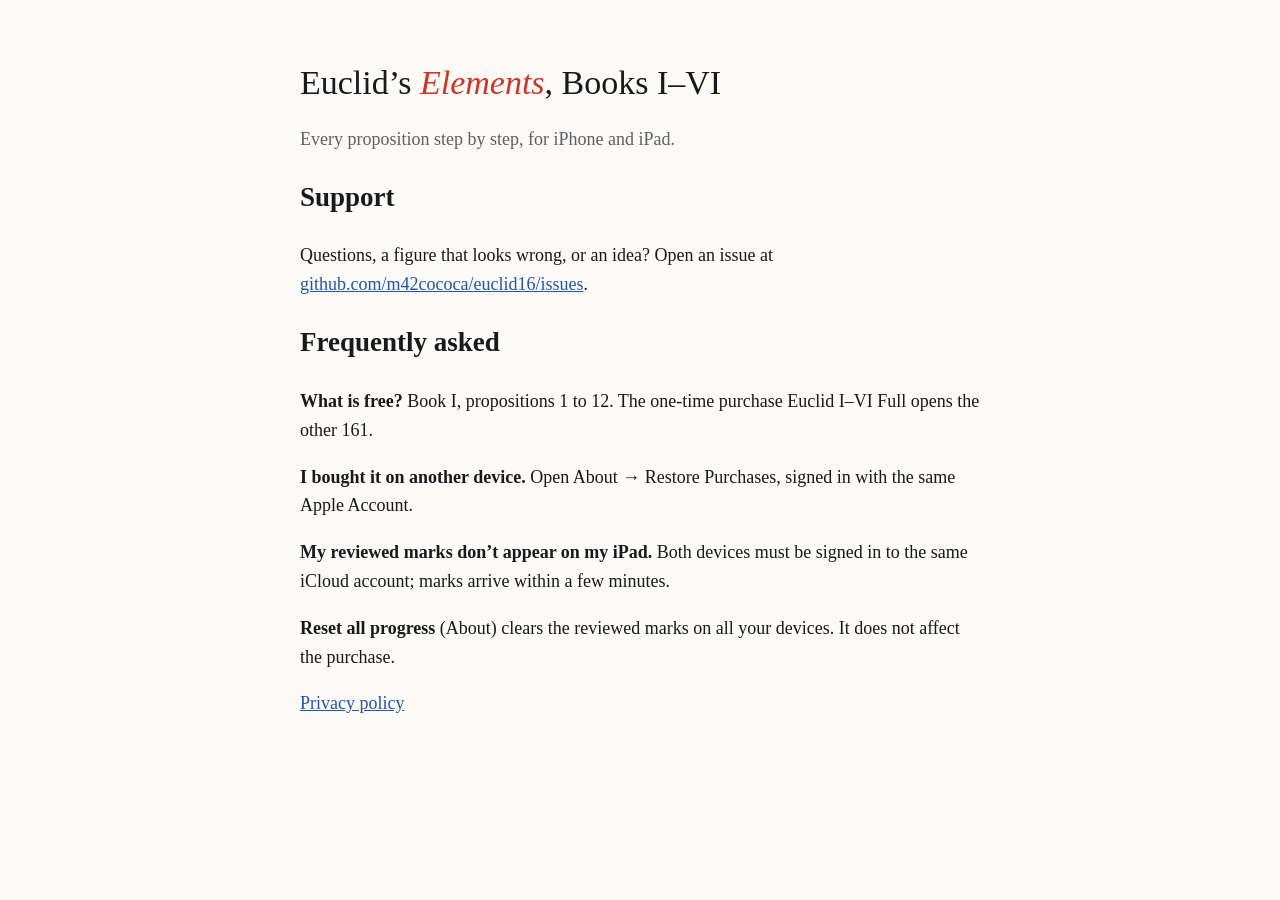
==== index.html @ be2e5566 "Support and privacy pages for Euclid Elements, Books I-VI Co-Authored-By: Claude Opus 5.5 <noreply@a" ====
<!doctype html><html lang="en"><head><meta charset="utf-8"><meta name="viewport" content="width=device-width,initial-scale=1">
<title>Euclid Elements, Books I-VI — Support</title><link rel="stylesheet" href="style.css"></head><body><main>
<h1>Euclid’s <i>Elements</i>, Books I–VI</h1>
<p class="m">Every proposition step by step, for iPhone and iPad.</p>
<h2>Support</h2>
<p>Questions, a figure that looks wrong, or an idea? Open an issue at
<a href="https://github.com/m42cococa/euclid16/issues">github.com/m42cococa/euclid16/issues</a>.</p>
<h2>Frequently asked</h2>
<p><b>What is free?</b> Book I, propositions 1 to 12. The one-time purchase Euclid I–VI Full opens the other 161.</p>
<p><b>I bought it on another device.</b> Open About → Restore Purchases, signed in with the same Apple Account.</p>
<p><b>My reviewed marks don’t appear on my iPad.</b> Both devices must be signed in to the same iCloud account; marks arrive within a few minutes.</p>
<p><b>Reset all progress</b> (About) clears the reviewed marks on all your devices. It does not affect the purchase.</p>
<p><a href="privacy/">Privacy policy</a></p>
</main></body></html>
---- style.css ----
:root{color-scheme:light dark;--bg:light-dark(#fbfaf7,#111317);--ink:light-dark(#18191d,#ebe8e1);--mute:light-dark(#5d5f66,#a5a7ad);--red:light-dark(#cf3424,#ff6b5b);--blu:light-dark(#1f56a5,#73a6ff)}
body{margin:0;background:var(--bg);color:var(--ink);font:18px/1.6 Georgia,serif}
main{max-width:680px;margin:0 auto;padding:40px 16px}
h1{font-weight:500;font-size:34px;line-height:1.15}h1 i{color:var(--red)}
a{color:var(--blu)}p.m{color:var(--mute)}
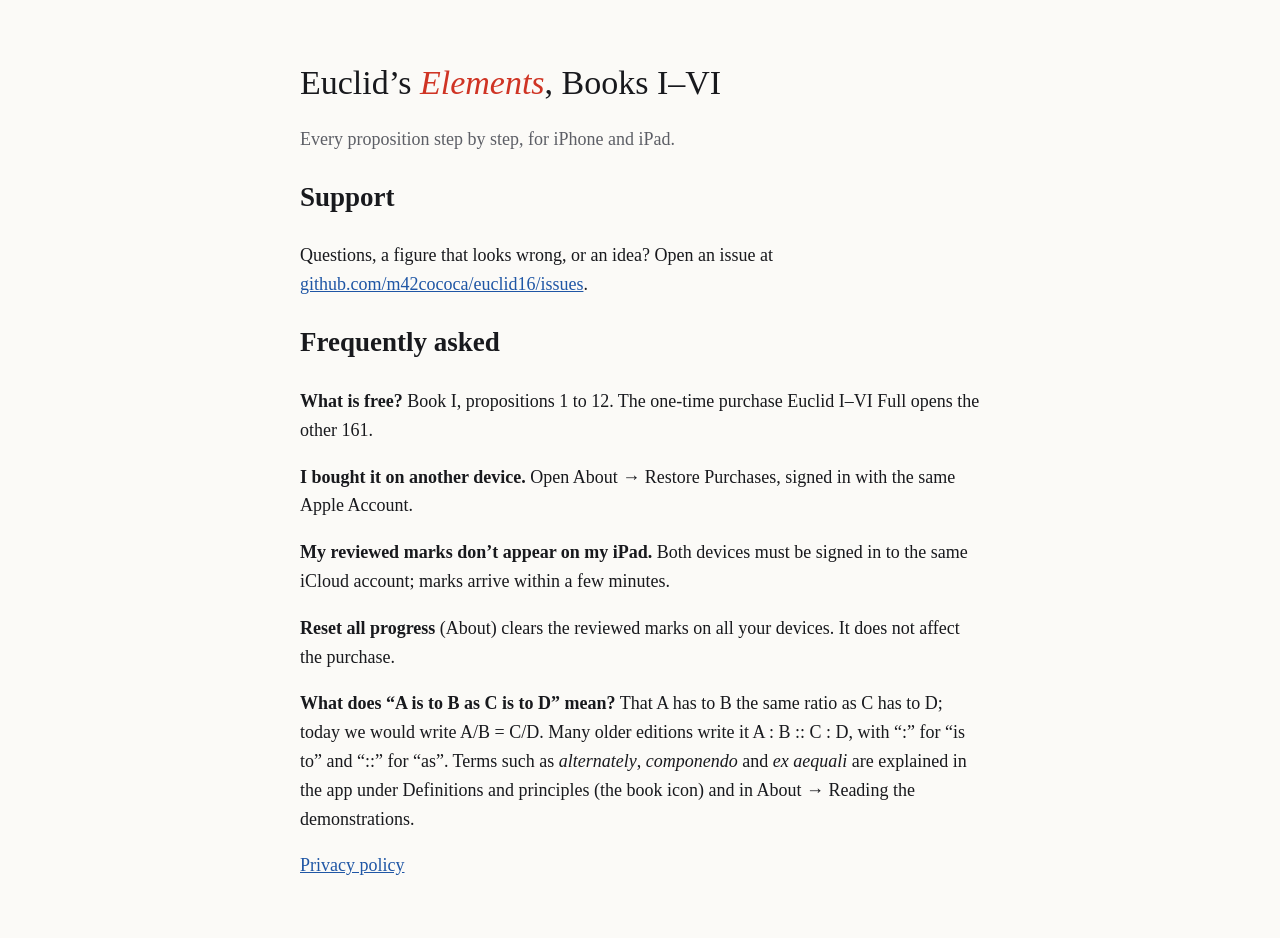
==== commit 3f3b3b9f: "Support: what 'A is to B as C is to D' means Co-Authored-By: Claude Opus 5.5 <noreply@anthropic.com>" ====
--- a/index.html
+++ b/index.html
@@ -10,5 +10,8 @@
 <p><b>I bought it on another device.</b> Open About → Restore Purchases, signed in with the same Apple Account.</p>
 <p><b>My reviewed marks don’t appear on my iPad.</b> Both devices must be signed in to the same iCloud account; marks arrive within a few minutes.</p>
 <p><b>Reset all progress</b> (About) clears the reviewed marks on all your devices. It does not affect the purchase.</p>
+<p><b>What does “A is to B as C is to D” mean?</b> That A has to B the same ratio as C has to D; today we would write A/B = C/D.
+Many older editions write it A : B :: C : D, with “:” for “is to” and “::” for “as”. Terms such as <i>alternately</i>, <i>componendo</i>
+and <i>ex aequali</i> are explained in the app under Definitions and principles (the book icon) and in About → Reading the demonstrations.</p>
 <p><a href="privacy/">Privacy policy</a></p>
 </main></body></html>
